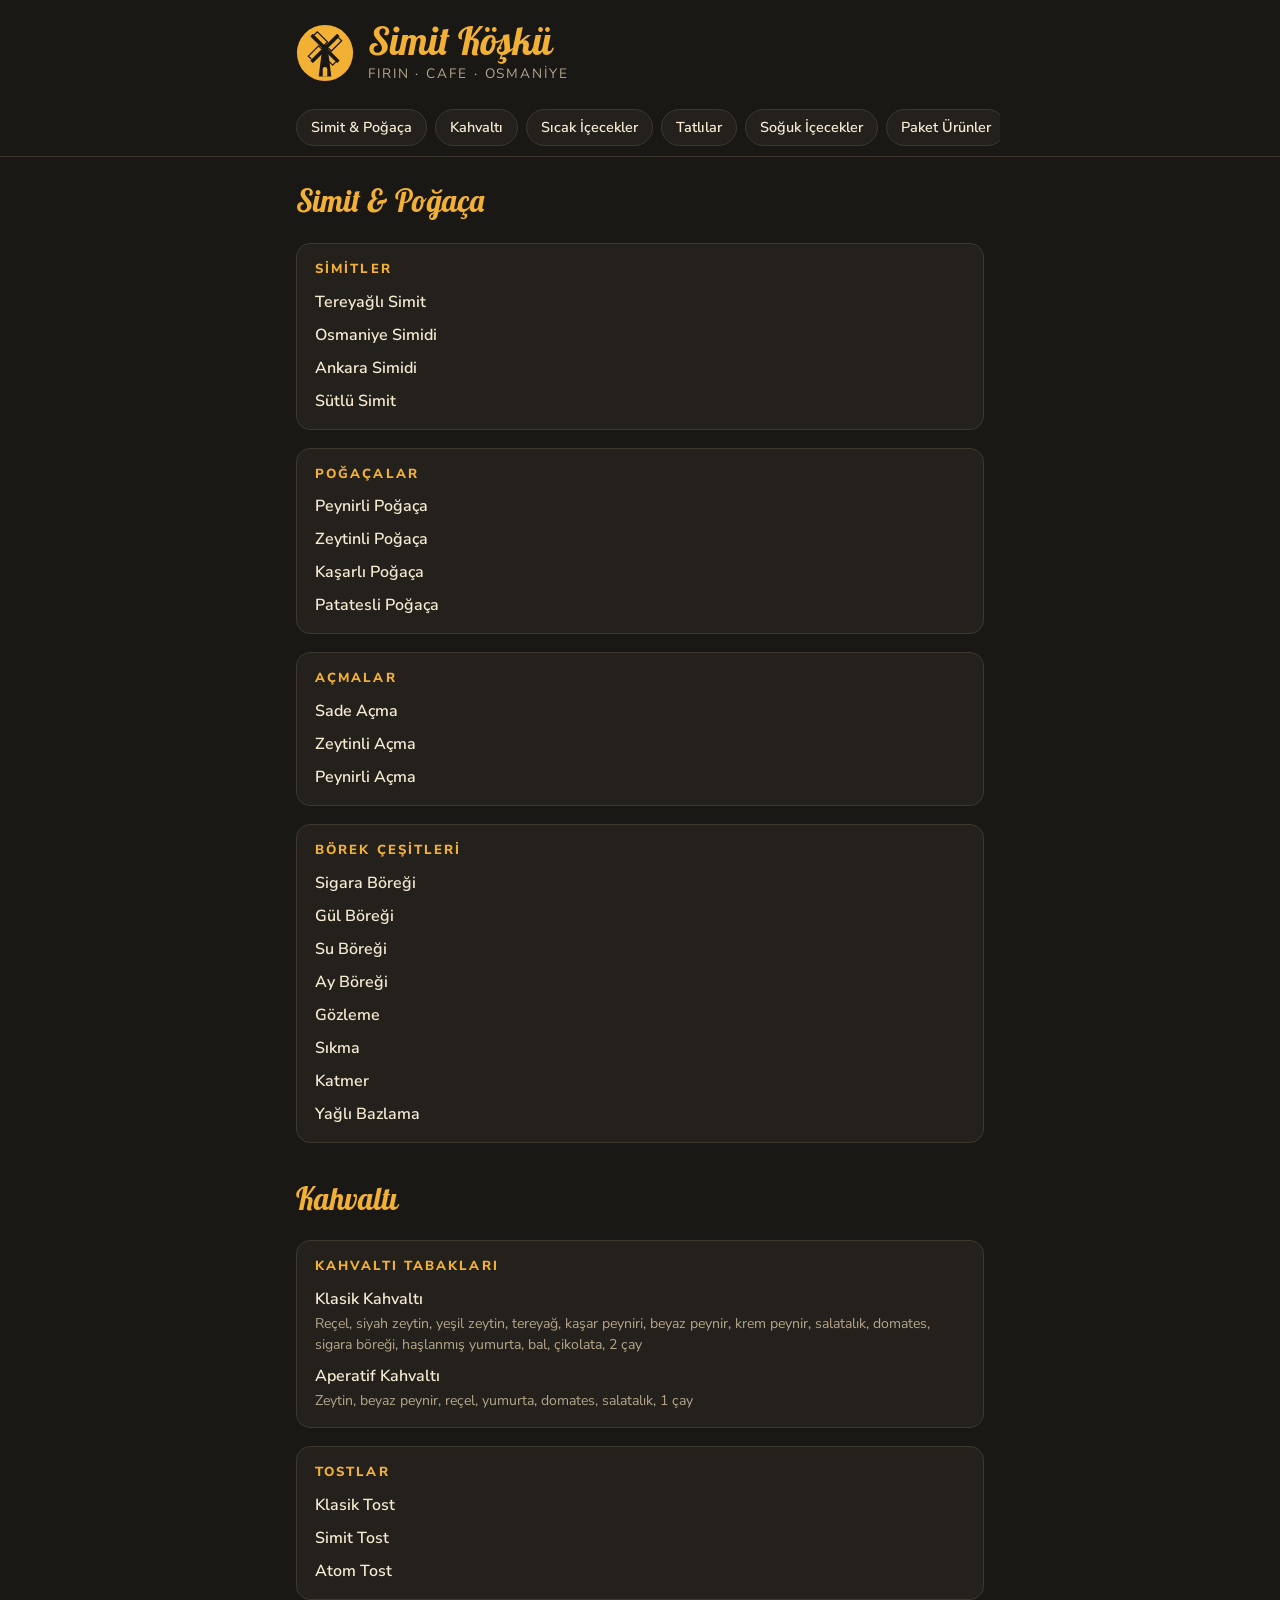
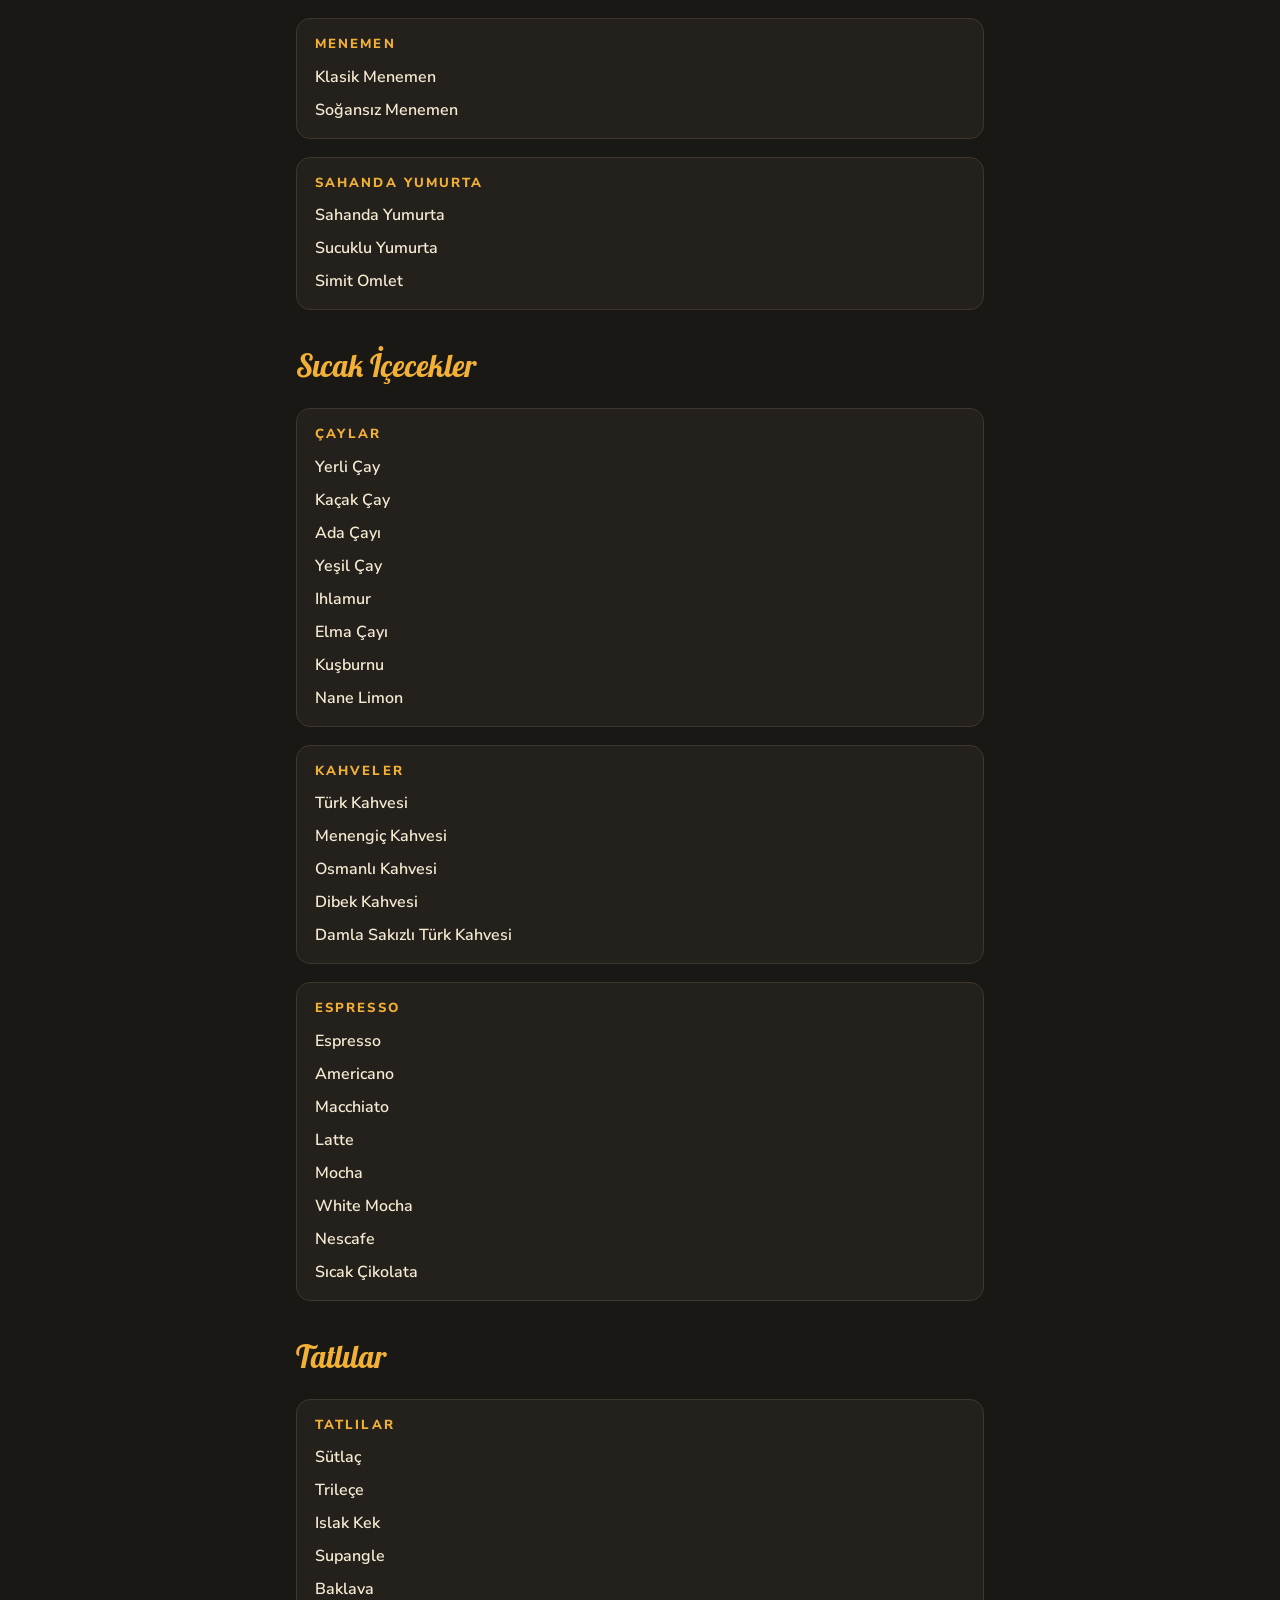
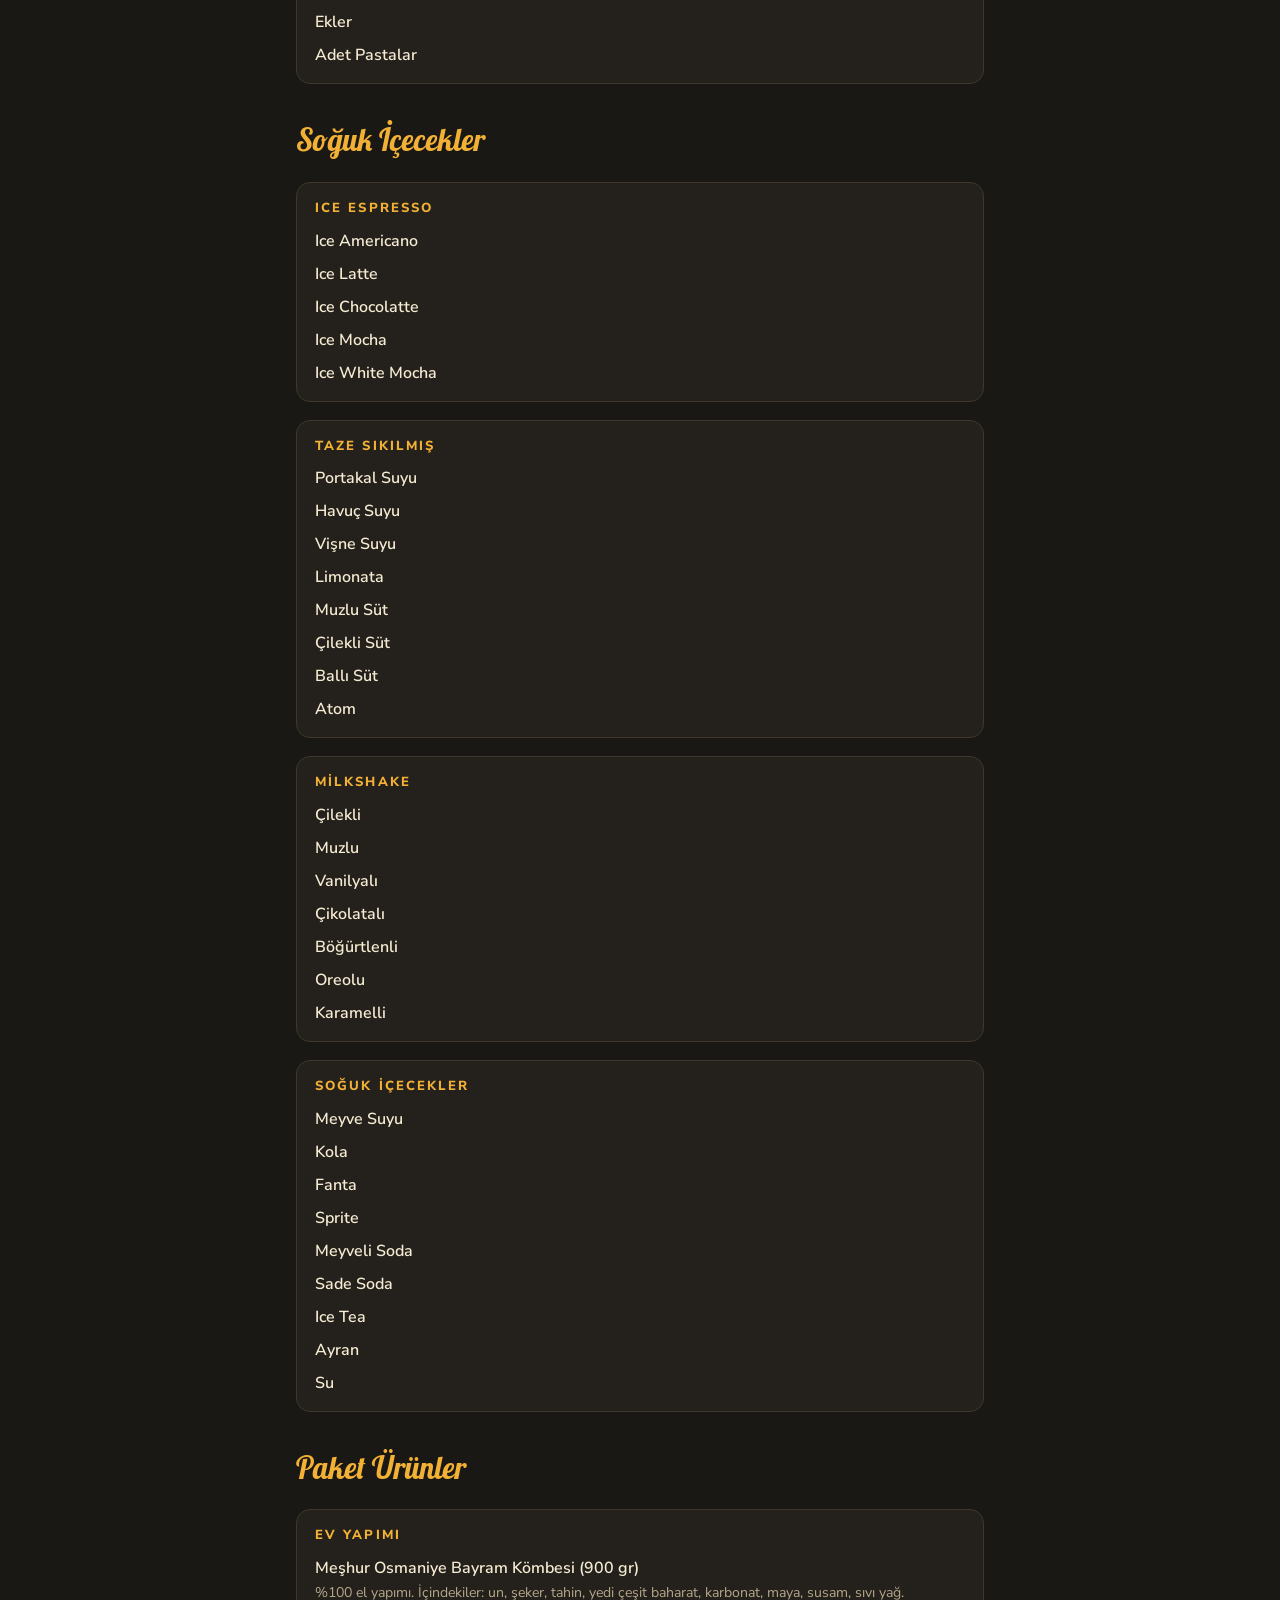
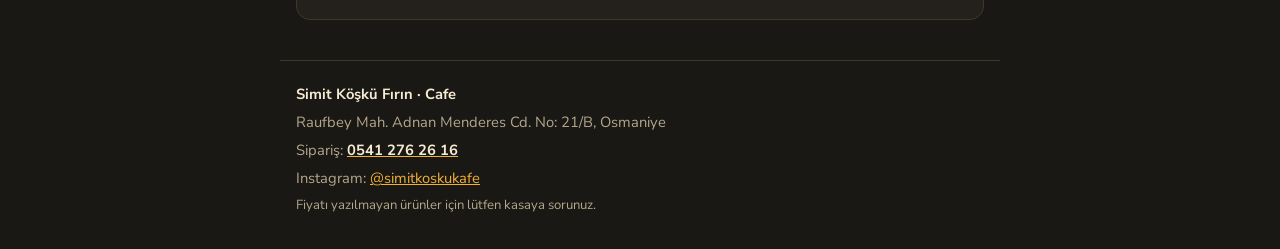
==== index.html @ fba90d2e "Add files via upload" ====
<!doctype html>
<html lang="tr">
<head>
<meta charset="utf-8">
<meta name="viewport" content="width=device-width,initial-scale=1,viewport-fit=cover">
<title>Simit Köşkü Menü</title>
<meta name="description" content="Simit Köşkü Fırın · Cafe, Osmaniye — dijital menü">
<meta name="theme-color" content="#1A1815">
<link rel="icon" href="data:image/svg+xml,%3Csvg xmlns='http://www.w3.org/2000/svg' viewBox='0 0 64 64'%3E%3Ccircle cx='32' cy='32' r='31' fill='%23F2B035'/%3E%3Cpath d='M25 58 L28.5 30 H35.5 L39 58 Z' fill='%231A1815'/%3E%3C/svg%3E">
<link rel="preconnect" href="https://fonts.googleapis.com">
<link rel="preconnect" href="https://fonts.gstatic.com" crossorigin>
<link rel="stylesheet" href="https://fonts.googleapis.com/css2?family=Lobster&family=Nunito+Sans:opsz,wght@6..12,400;6..12,600;6..12,800&display=swap">
<link rel="stylesheet" href="stil.css">
</head>
<body>
<header class="wrap hero">
  <svg viewBox="0 0 64 64" aria-hidden="true"><circle cx="32" cy="32" r="31" fill="#F2B035"/><path d="M25 58 L28.5 30 H35.5 L39 58 Z" fill="#1A1815"/><path d="M29.5 58 V50 a2.5 2.5 0 0 1 5 0 V58 Z" fill="#F2B035"/><g transform="translate(32 27) rotate(45)" fill="#1A1815"><rect x="-2" y="-21" width="4" height="21" rx="1"/><rect x="-2" y="-21" width="4" height="21" rx="1" transform="rotate(90)"/><rect x="-2" y="-21" width="4" height="21" rx="1" transform="rotate(180)"/><rect x="-2" y="-21" width="4" height="21" rx="1" transform="rotate(270)"/><circle r="3.5"/></g><g transform="translate(32 27) rotate(45)" fill="none" stroke="#1A1815" stroke-width="1.4"><path d="M2 -19 h5 v16 h-5"/><path d="M19 2 v5 h-16 v-5"/><path d="M-2 19 h-5 v-16 h5"/><path d="M-19 -2 v-5 h16 v5"/></g></svg>
  <div class="brand"><h1>Simit Köşkü</h1><p>Fırın · Cafe · Osmaniye</p></div>
</header>
<nav class="nav" aria-label="Menü bölümleri"><div class="wrap" id="chips"></div></nav>
<main class="wrap" id="menu"><p class="loading">Menü yükleniyor…</p></main>
<footer class="wrap" id="info"></footer>
<script>
(function () {
  "use strict";
  function esc(s) { return String(s == null ? "" : s).replace(/[&<>"']/g, function (c) { return { "&": "&amp;", "<": "&lt;", ">": "&gt;", '"': "&quot;", "'": "&#39;" }[c]; }); }
  function slug(s) { return s.toLowerCase().replace(/ç/g, "c").replace(/ğ/g, "g").replace(/ı/g, "i").replace(/ö/g, "o").replace(/ş/g, "s").replace(/ü/g, "u").replace(/[^a-z0-9]+/g, "-").replace(/^-|-$/g, ""); }
  function price(p) { p = String(p || "").trim(); if (!p) return ""; return /^[\d.,]+$/.test(p) ? p.replace(".", ",") + " ₺" : p; }

  function render(d) {
    var groups = d.groups.filter(function (g) { return d.cats.some(function (c) { return c.group === g && c.items.some(function (i) { return i.on; }); }); });
    document.getElementById("chips").innerHTML = groups.map(function (g) { return '<a class="chip" href="#' + slug(g) + '">' + esc(g) + "</a>"; }).join("");
    var h = "";
    groups.forEach(function (g) {
      h += '<section class="group" id="' + slug(g) + '"><h2>' + esc(g) + "</h2>";
      d.cats.filter(function (c) { return c.group === g; }).forEach(function (c) {
        var its = c.items.filter(function (i) { return i.on; }); if (!its.length) return;
        h += '<div class="cat"><h3>' + esc(c.name) + "</h3>" + (c.desc ? '<p class="cdesc">' + esc(c.desc) + "</p>" : "") + '<ul class="items">';
        its.forEach(function (i) {
          var pr = price(i.price);
          h += '<li class="item"><div class="row"><span class="nm">' + esc(i.name) + "</span>" + (pr ? '<span class="dots"></span><span class="pr">' + esc(pr) + "</span>" : "") + "</div>" + (i.desc ? '<p class="ds">' + esc(i.desc) + "</p>" : "") + "</li>";
        });
        h += "</ul></div>";
      });
      h += "</section>";
    });
    document.getElementById("menu").innerHTML = h;
    var inf = d.info || {}, f = "<div><strong>Simit Köşkü Fırın · Cafe</strong></div>";
    if (inf.address) f += "<div>" + esc(inf.address) + "</div>";
    if (inf.phone) f += '<div>Sipariş: <a href="tel:' + esc(inf.phone.replace(/\s/g, "")) + '"><strong>' + esc(inf.phone) + "</strong></a></div>";
    if (inf.instagram) f += '<div>Instagram: <a href="https://www.instagram.com/' + encodeURIComponent(inf.instagram) + '/" target="_blank" rel="noopener">@' + esc(inf.instagram) + "</a></div>";
    f += '<div class="note">Fiyatı yazılmayan ürünler için lütfen kasaya sorunuz.</div>';
    document.getElementById("info").innerHTML = f;
    if (location.hash) { var t = document.getElementById(location.hash.slice(1)); if (t) t.scrollIntoView(); }
  }

  fetch("menu.json?v=" + Date.now(), { cache: "no-store" })
    .then(function (r) { if (!r.ok) throw new Error(r.status); return r.json(); })
    .then(render)
    .catch(function () { document.getElementById("menu").innerHTML = '<p class="loading">Menü şu an yüklenemedi. Lütfen sayfayı yenileyin.</p>'; });
})();
</script>
</body>
</html>
---- stil.css ----
/* Simit Köşkü dijital menü — fırın kömürü zemin + simit hardalı (menü kartının renkleri) */
:root {
  --bg: #1A1815; --panel: #24211C; --panel2: #2E2A23; --line: #3D372D;
  --mustard: #F2B035; --mustard-ink: #1A1815; --cream: #F5EAD2; --muted: #B4A68B;
  --danger: #E5735B; --ok: #8CC084;
  --display: "Lobster", "Brush Script MT", cursive;
  --body: "Nunito Sans", "Segoe UI", system-ui, -apple-system, sans-serif;
  color-scheme: dark;
}
* { box-sizing: border-box }
html, body { margin: 0; background: var(--bg); color: var(--cream) }
body { font-family: var(--body); font-size: 16px; line-height: 1.5; -webkit-text-size-adjust: 100%; padding-bottom: env(safe-area-inset-bottom, 0px) }
a { color: var(--mustard) }
button, input, select { font: inherit; color: inherit }
:focus-visible { outline: 2px solid var(--mustard); outline-offset: 2px }
.wrap { max-width: 720px; margin: 0 auto; padding-inline: 16px }

.hero { display: flex; align-items: center; gap: 14px; padding-block: calc(22px + env(safe-area-inset-top, 0px)) 14px }
.hero svg { flex: none; width: 58px; height: 58px }
.brand { min-width: 0 }
.brand h1 { margin: 0; font-family: var(--display); font-weight: 400; font-size: 2.4rem; line-height: 1; color: var(--mustard) }
.brand p { margin: 4px 0 0; color: var(--muted); font-size: .85rem; letter-spacing: .14em; text-transform: uppercase }
.nav { position: sticky; top: 0; z-index: 5; background: var(--bg); border-bottom: 1px solid var(--line) }
.nav .wrap { display: flex; gap: 8px; overflow-x: auto; padding-block: 10px; scrollbar-width: none }
.nav .wrap::-webkit-scrollbar { display: none }
.chip { flex: none; border: 1px solid var(--line); background: var(--panel); color: var(--cream); border-radius: 999px; padding: 7px 14px; font-weight: 600; font-size: .9rem; text-decoration: none; white-space: nowrap }
.chip:hover { background: var(--mustard); color: var(--mustard-ink); border-color: var(--mustard) }
main { display: grid; gap: 34px; padding-block: 22px 40px }
.loading { color: var(--muted) }
.group { display: grid; gap: 18px; scroll-margin-top: 64px }
.group > h2 { margin: 0; font-family: var(--display); font-weight: 400; font-size: 1.9rem; color: var(--mustard) }
.cat { background: var(--panel); border: 1px solid var(--line); border-radius: 14px; padding: 16px 18px; display: grid; gap: 10px }
.cat h3 { margin: 0; font-size: .82rem; letter-spacing: .16em; text-transform: uppercase; color: var(--mustard); font-weight: 800 }
.cdesc { margin: -4px 0 2px; color: var(--muted); font-size: .9rem }
.items { list-style: none; margin: 0; padding: 0; display: grid; gap: 9px }
.row { display: flex; align-items: baseline; gap: 8px }
.nm { font-weight: 600; min-width: 0 }
.dots { flex: 1; border-bottom: 2px dotted var(--line); transform: translateY(-4px); min-width: 16px }
.pr { font-weight: 800; color: var(--mustard); font-variant-numeric: tabular-nums; white-space: nowrap }
.ds { margin: 2px 0 0; color: var(--muted); font-size: .88rem }
footer { border-top: 1px solid var(--line); padding-block: 22px 34px; color: var(--muted); font-size: .92rem; display: grid; gap: 6px }
footer strong { color: var(--cream) }
.note { font-size: .82rem }

/* ---------- yönetim paneli ---------- */
.abar { position: sticky; top: 0; z-index: 6; background: var(--panel2); border-bottom: 1px solid var(--line) }
.abar .wrap { display: flex; flex-wrap: wrap; align-items: center; gap: 10px; padding-block: 12px }
.abar h1 { margin: 0; font-family: var(--display); font-weight: 400; color: var(--mustard); font-size: 1.6rem; flex: 1; min-width: 150px }
.btn { border: 1px solid var(--line); background: var(--panel); border-radius: 10px; padding: 8px 14px; font-weight: 700; cursor: pointer; text-decoration: none; color: var(--cream); display: inline-block }
.btn:hover { border-color: var(--muted) }
.btn.primary { background: var(--mustard); color: var(--mustard-ink); border-color: var(--mustard) }
.btn:disabled { opacity: .45; cursor: default }
.btn.small { padding: 5px 9px; font-size: .85rem; border-radius: 8px }
.btn.danger { color: var(--danger) }
.btn.danger.armed { background: var(--danger); color: var(--mustard-ink); border-color: var(--danger) }
.status { width: 100%; font-size: .9rem; color: var(--muted); min-height: 1.3em }
.status.err { color: var(--danger) } .status.ok { color: var(--ok) }
.help { background: var(--panel); border: 1px dashed var(--line); border-radius: 12px; padding: 12px 14px; color: var(--muted); font-size: .92rem; margin-block: 16px }
.help ol { margin: 6px 0 0; padding-left: 20px }
.acat { background: var(--panel); border: 1px solid var(--line); border-radius: 14px; padding: 14px; display: grid; gap: 12px; margin-block: 14px }
.acat-head { display: grid; grid-template-columns: 1fr 1fr auto; gap: 8px; align-items: end }
.f { display: grid; gap: 3px; min-width: 0 }
.f label { font-size: .72rem; letter-spacing: .1em; text-transform: uppercase; color: var(--muted); font-weight: 800 }
.f input, .f select { width: 100%; background: var(--bg); border: 1px solid var(--line); border-radius: 8px; padding: 8px 10px }
.tools { display: flex; gap: 6px; flex-wrap: wrap; align-items: center }
.aitems { display: grid; gap: 8px }
.aitem { display: grid; grid-template-columns: minmax(0, 1.6fr) minmax(0, 2fr) 90px auto; gap: 8px; align-items: end; padding: 10px; border: 1px solid var(--line); border-radius: 10px; background: var(--bg) }
.aitem.off { opacity: .55 }
.aitem .tools { justify-content: flex-end }
.chk { display: flex; align-items: center; gap: 5px; font-size: .85rem; color: var(--muted); white-space: nowrap }
.login { max-width: 520px; margin: 40px auto; display: grid; gap: 14px }
@media (max-width: 620px) {
  .acat-head { grid-template-columns: 1fr }
  .aitem { grid-template-columns: 1fr 100px }
  .aitem .ds-f { grid-column: 1 / -1; order: 3 }
  .aitem .tools { grid-column: 1 / -1; order: 4; justify-content: flex-start }
}
@media (prefers-reduced-motion: no-preference) { .chip, .btn { transition: background .15s, border-color .15s, color .15s } }
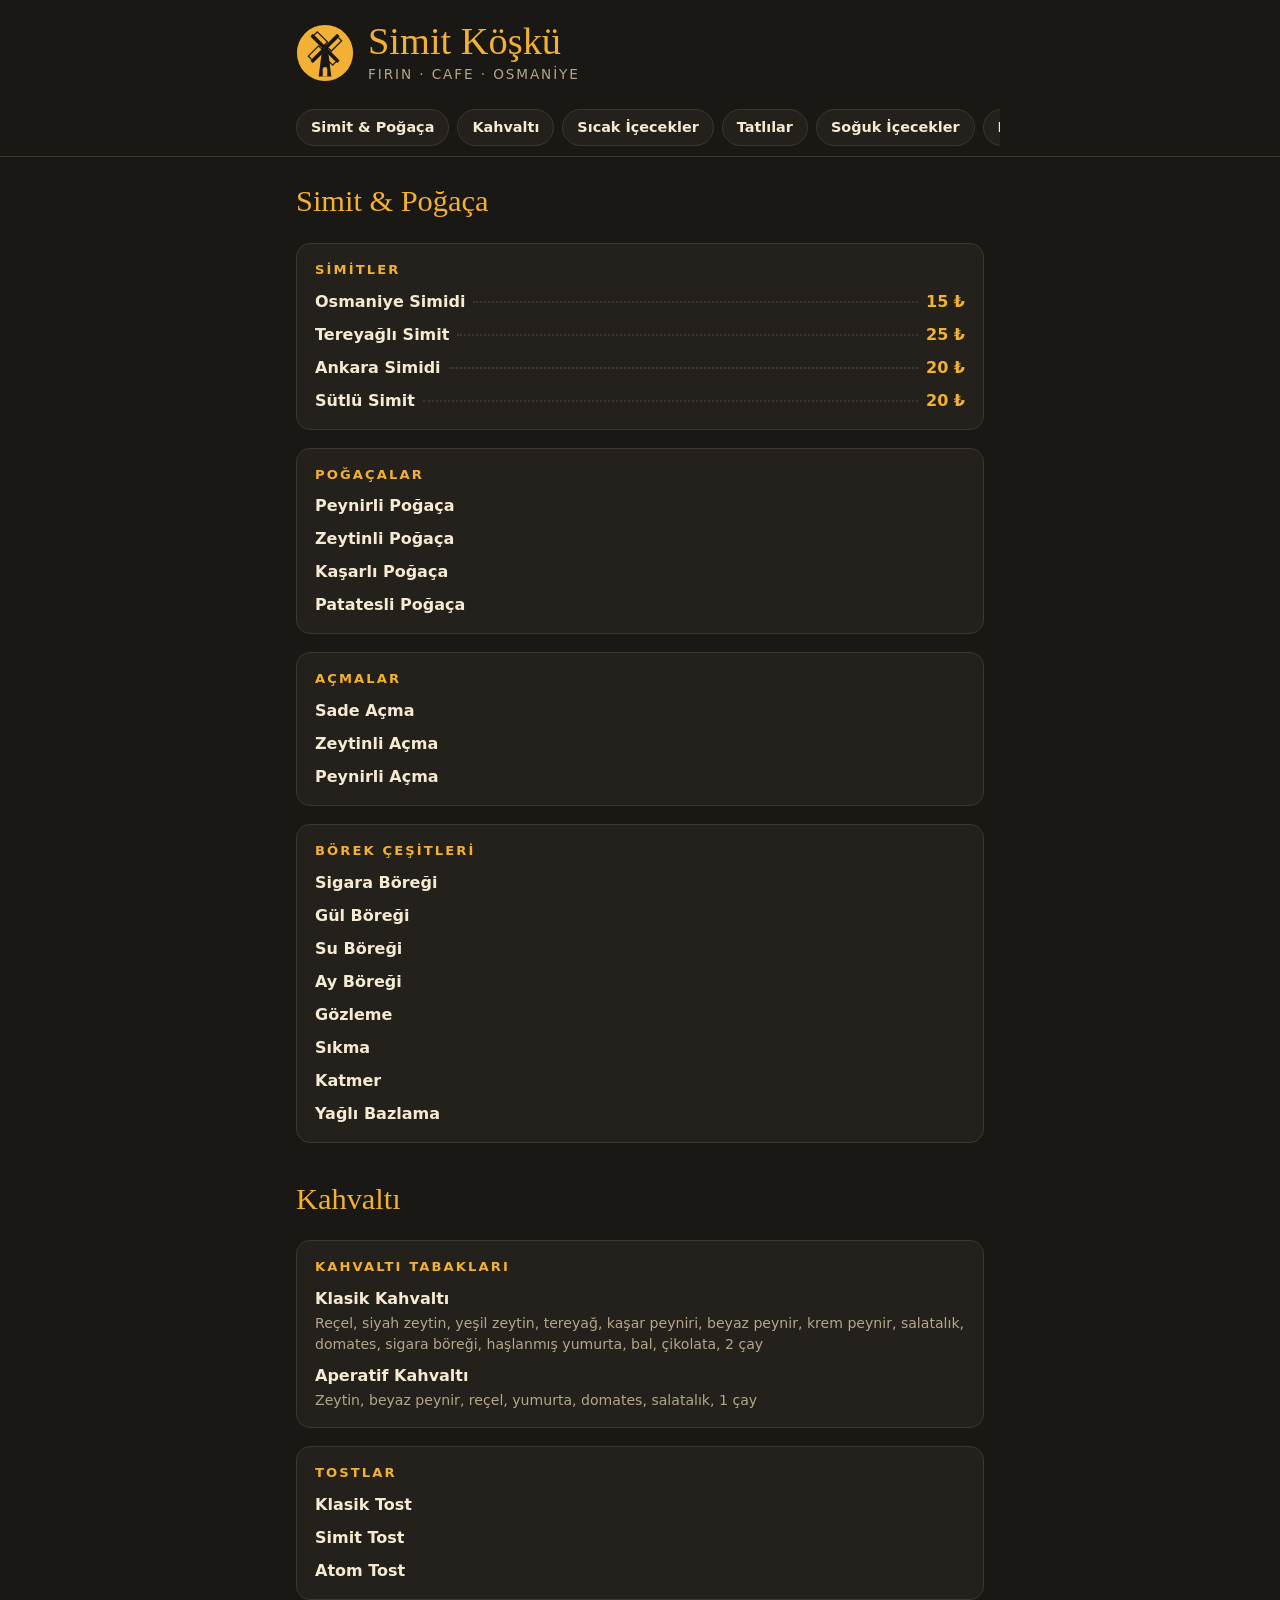
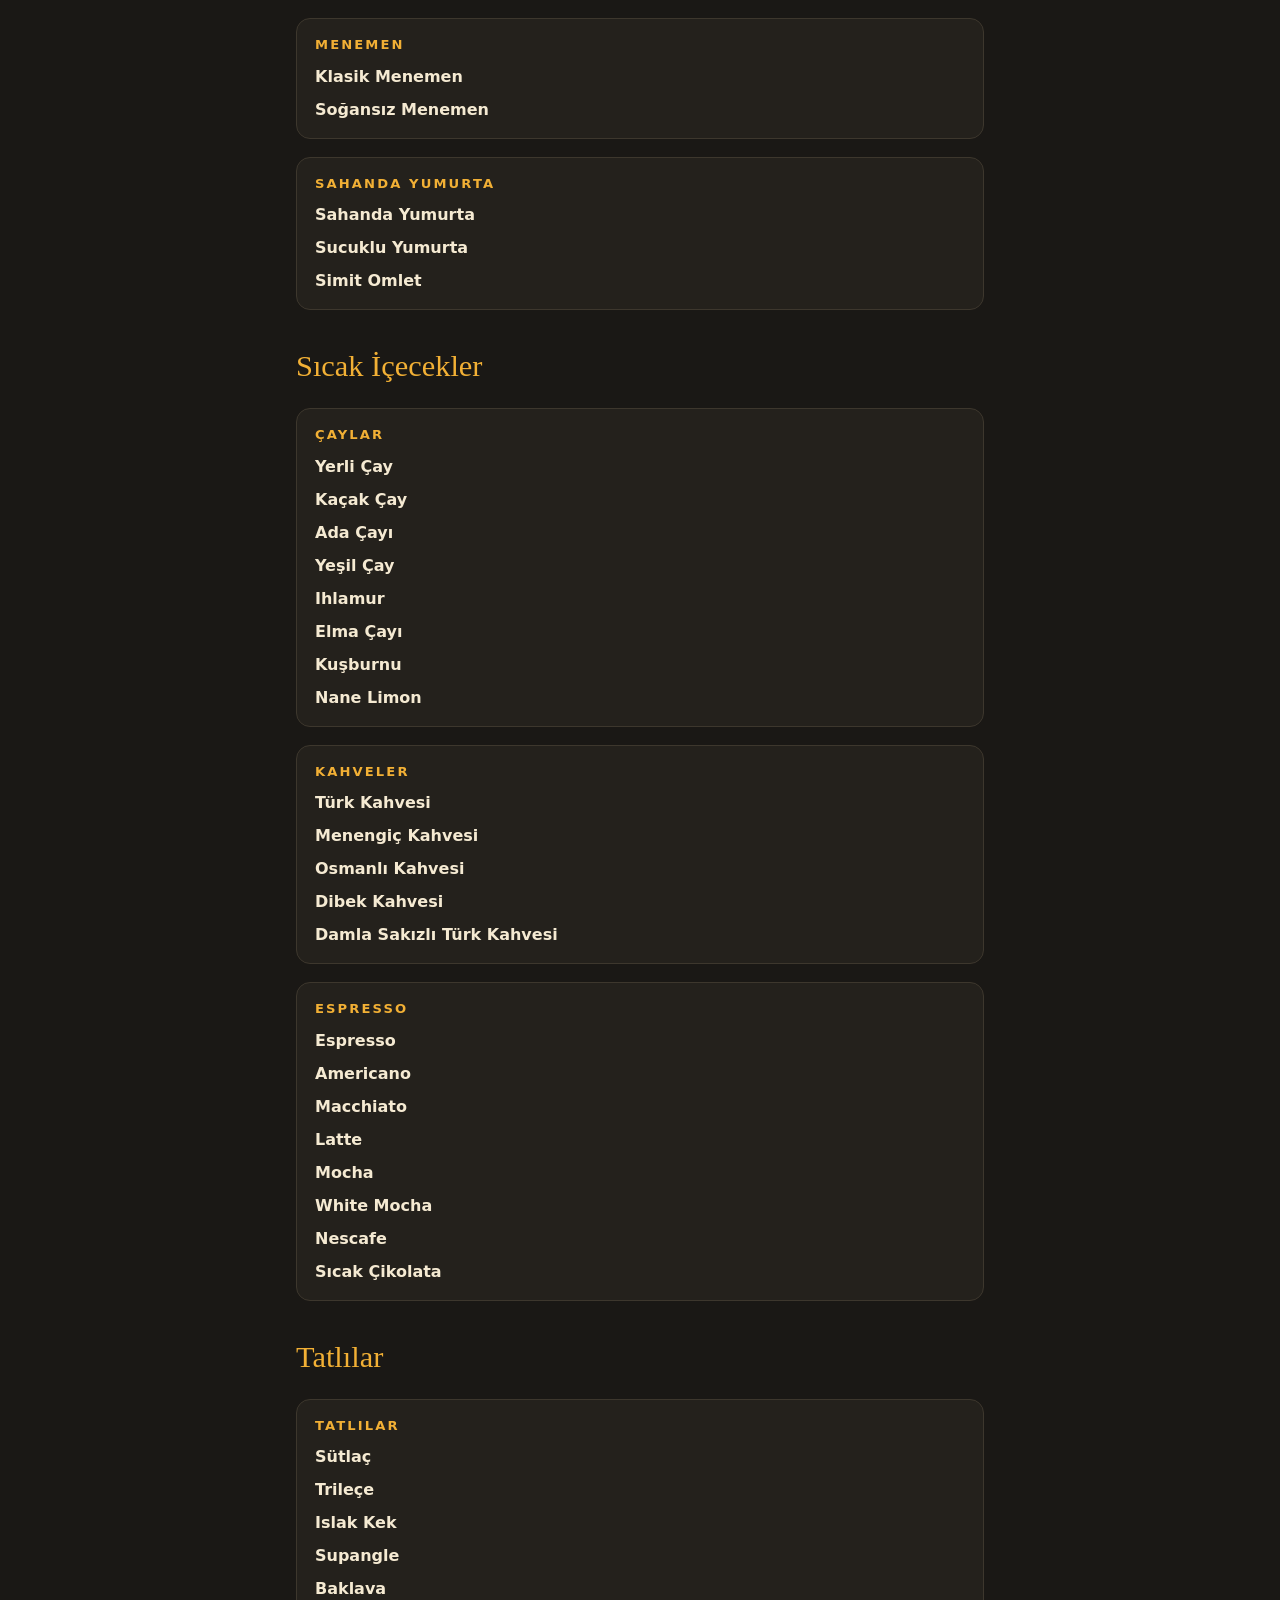
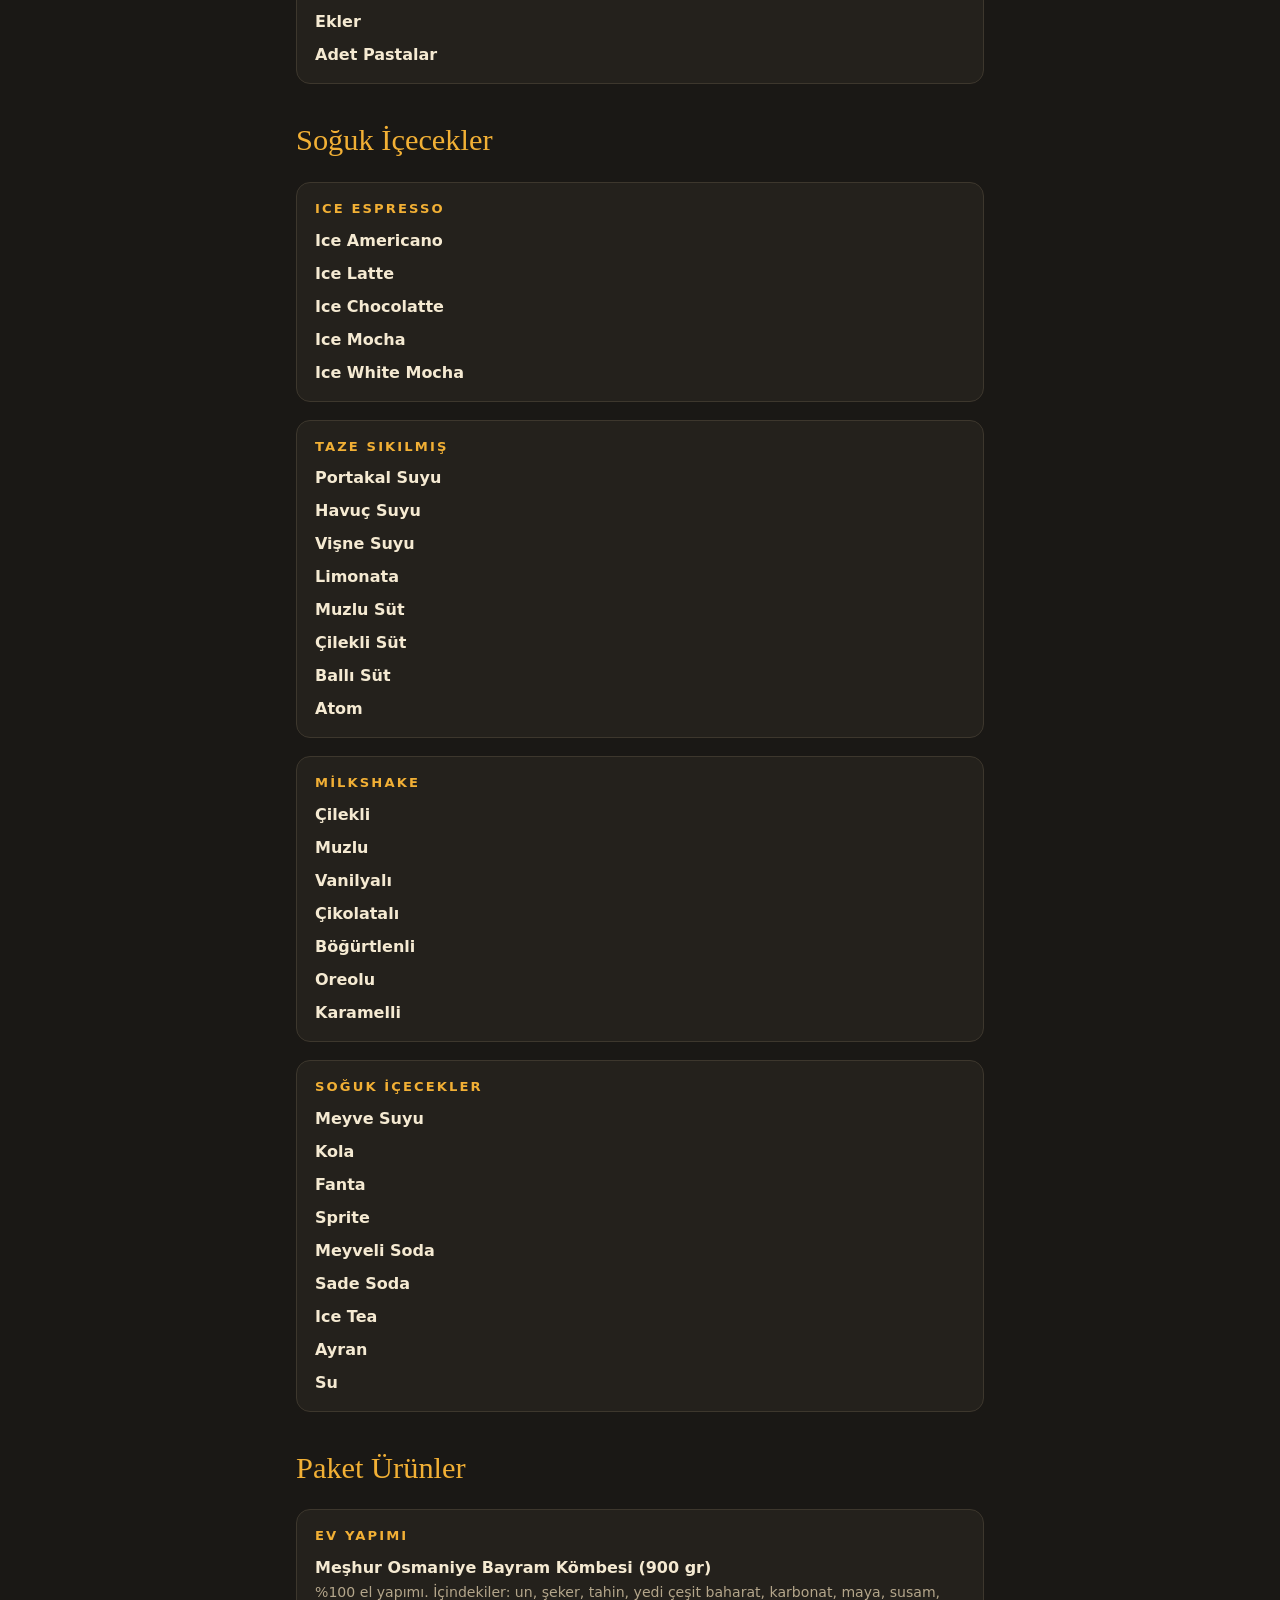
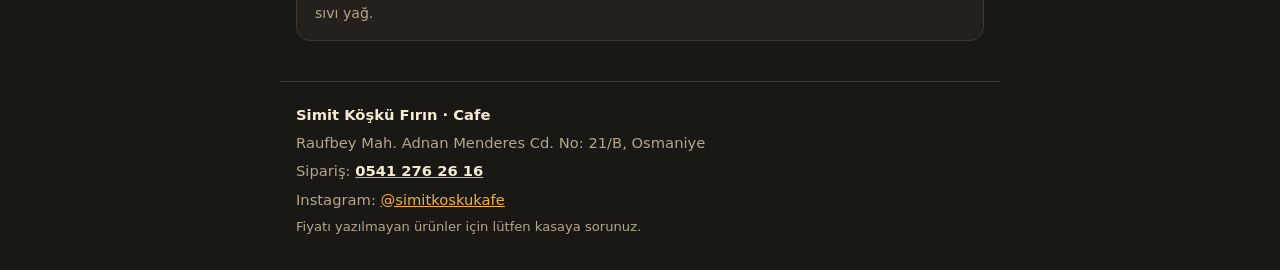
==== commit b3c3a6e9: "Ürün görselleri ve güvenlik iyileştirmeleri - Yönetim paneline ürün görseli ekleme/değiştirme/kaldır" ====
--- a/index.html
+++ b/index.html
@@ -4,6 +4,8 @@
 <meta charset="utf-8">
 <meta name="viewport" content="width=device-width,initial-scale=1,viewport-fit=cover">
 <title>Simit Köşkü Menü</title>
+<meta http-equiv="Content-Security-Policy" content="default-src 'none'; script-src 'self'; style-src 'self' https://fonts.googleapis.com; font-src https://fonts.gstatic.com; img-src 'self' data:; connect-src 'self'; base-uri 'none'; form-action 'none'; object-src 'none'">
+<meta name="referrer" content="strict-origin-when-cross-origin">
 <meta name="description" content="Simit Köşkü Fırın · Cafe, Osmaniye — dijital menü">
 <meta name="theme-color" content="#1A1815">
 <link rel="icon" href="data:image/svg+xml,%3Csvg xmlns='http://www.w3.org/2000/svg' viewBox='0 0 64 64'%3E%3Ccircle cx='32' cy='32' r='31' fill='%23F2B035'/%3E%3Cpath d='M25 58 L28.5 30 H35.5 L39 58 Z' fill='%231A1815'/%3E%3C/svg%3E">
@@ -20,45 +22,7 @@
 <nav class="nav" aria-label="Menü bölümleri"><div class="wrap" id="chips"></div></nav>
 <main class="wrap" id="menu"><p class="loading">Menü yükleniyor…</p></main>
 <footer class="wrap" id="info"></footer>
-<script>
-(function () {
-  "use strict";
-  function esc(s) { return String(s == null ? "" : s).replace(/[&<>"']/g, function (c) { return { "&": "&amp;", "<": "&lt;", ">": "&gt;", '"': "&quot;", "'": "&#39;" }[c]; }); }
-  function slug(s) { return s.toLowerCase().replace(/ç/g, "c").replace(/ğ/g, "g").replace(/ı/g, "i").replace(/ö/g, "o").replace(/ş/g, "s").replace(/ü/g, "u").replace(/[^a-z0-9]+/g, "-").replace(/^-|-$/g, ""); }
-  function price(p) { p = String(p || "").trim(); if (!p) return ""; return /^[\d.,]+$/.test(p) ? p.replace(".", ",") + " ₺" : p; }
-
-  function render(d) {
-    var groups = d.groups.filter(function (g) { return d.cats.some(function (c) { return c.group === g && c.items.some(function (i) { return i.on; }); }); });
-    document.getElementById("chips").innerHTML = groups.map(function (g) { return '<a class="chip" href="#' + slug(g) + '">' + esc(g) + "</a>"; }).join("");
-    var h = "";
-    groups.forEach(function (g) {
-      h += '<section class="group" id="' + slug(g) + '"><h2>' + esc(g) + "</h2>";
-      d.cats.filter(function (c) { return c.group === g; }).forEach(function (c) {
-        var its = c.items.filter(function (i) { return i.on; }); if (!its.length) return;
-        h += '<div class="cat"><h3>' + esc(c.name) + "</h3>" + (c.desc ? '<p class="cdesc">' + esc(c.desc) + "</p>" : "") + '<ul class="items">';
-        its.forEach(function (i) {
-          var pr = price(i.price);
-          h += '<li class="item"><div class="row"><span class="nm">' + esc(i.name) + "</span>" + (pr ? '<span class="dots"></span><span class="pr">' + esc(pr) + "</span>" : "") + "</div>" + (i.desc ? '<p class="ds">' + esc(i.desc) + "</p>" : "") + "</li>";
-        });
-        h += "</ul></div>";
-      });
-      h += "</section>";
-    });
-    document.getElementById("menu").innerHTML = h;
-    var inf = d.info || {}, f = "<div><strong>Simit Köşkü Fırın · Cafe</strong></div>";
-    if (inf.address) f += "<div>" + esc(inf.address) + "</div>";
-    if (inf.phone) f += '<div>Sipariş: <a href="tel:' + esc(inf.phone.replace(/\s/g, "")) + '"><strong>' + esc(inf.phone) + "</strong></a></div>";
-    if (inf.instagram) f += '<div>Instagram: <a href="https://www.instagram.com/' + encodeURIComponent(inf.instagram) + '/" target="_blank" rel="noopener">@' + esc(inf.instagram) + "</a></div>";
-    f += '<div class="note">Fiyatı yazılmayan ürünler için lütfen kasaya sorunuz.</div>';
-    document.getElementById("info").innerHTML = f;
-    if (location.hash) { var t = document.getElementById(location.hash.slice(1)); if (t) t.scrollIntoView(); }
-  }
-
-  fetch("menu.json?v=" + Date.now(), { cache: "no-store" })
-    .then(function (r) { if (!r.ok) throw new Error(r.status); return r.json(); })
-    .then(render)
-    .catch(function () { document.getElementById("menu").innerHTML = '<p class="loading">Menü şu an yüklenemedi. Lütfen sayfayı yenileyin.</p>'; });
-})();
-</script>
+<dialog class="lb" id="lb" aria-label="Ürün fotoğrafı"><img alt=""><p></p><span class="lb-x">Kapatmak için dokunun</span></dialog>
+<script src="menu.js" defer></script>
 </body>
 </html>
--- a/stil.css
+++ b/stil.css
@@ -76,3 +76,27 @@
   .aitem .tools { grid-column: 1 / -1; order: 4; justify-content: flex-start }
 }
 @media (prefers-reduced-motion: no-preference) { .chip, .btn { transition: background .15s, border-color .15s, color .15s } }
+
+/* ---------- ürün görselleri (menü) ---------- */
+.item.has-img { display: flex; align-items: center; gap: 12px }
+.item .txt { flex: 1; min-width: 0 }
+.ph { flex: none; width: 64px; height: 64px; padding: 0; border: 1px solid var(--line); border-radius: 12px; overflow: hidden; background: var(--panel2); cursor: zoom-in }
+.ph img { display: block; width: 100%; height: 100%; object-fit: cover }
+.lb { border: 0; padding: 0; background: transparent; max-width: min(92vw, 720px); color: var(--cream); text-align: center }
+.lb::backdrop { background: rgba(10, 9, 8, .86) }
+.lb img { display: block; max-width: 100%; max-height: 74vh; margin: 0 auto; border-radius: 14px; background: var(--panel) }
+.lb p { margin: 10px 0 2px; font-weight: 700 }
+.lb-x { color: var(--muted); font-size: .85rem }
+
+/* ---------- ürün görselleri (yönetim) ---------- */
+.login-title { margin: 0; font-family: var(--display); font-weight: 400; color: var(--mustard) }
+.tools.gap { margin-block: 14px }
+.aimg { grid-column: 1 / -1; display: flex; align-items: center; gap: 10px }
+.aimg img, .noimg { flex: none; width: 56px; height: 56px; border-radius: 10px; border: 1px solid var(--line); object-fit: cover; background: var(--panel2) }
+.noimg { display: grid; place-items: center; font-size: .62rem; color: var(--muted); text-align: center; line-height: 1.1 }
+.btn.file { position: relative; overflow: hidden }
+.btn.file input { position: absolute; inset: 0; opacity: 0; cursor: pointer; width: 100%; font-size: 0 }
+.btn.file:focus-within { outline: 2px solid var(--mustard); outline-offset: 2px }
+@media (max-width: 620px) { .aitem .aimg { order: 5 } }
+.login .chk { white-space: normal; align-items: flex-start }
+.lb:focus-visible { outline: none }
